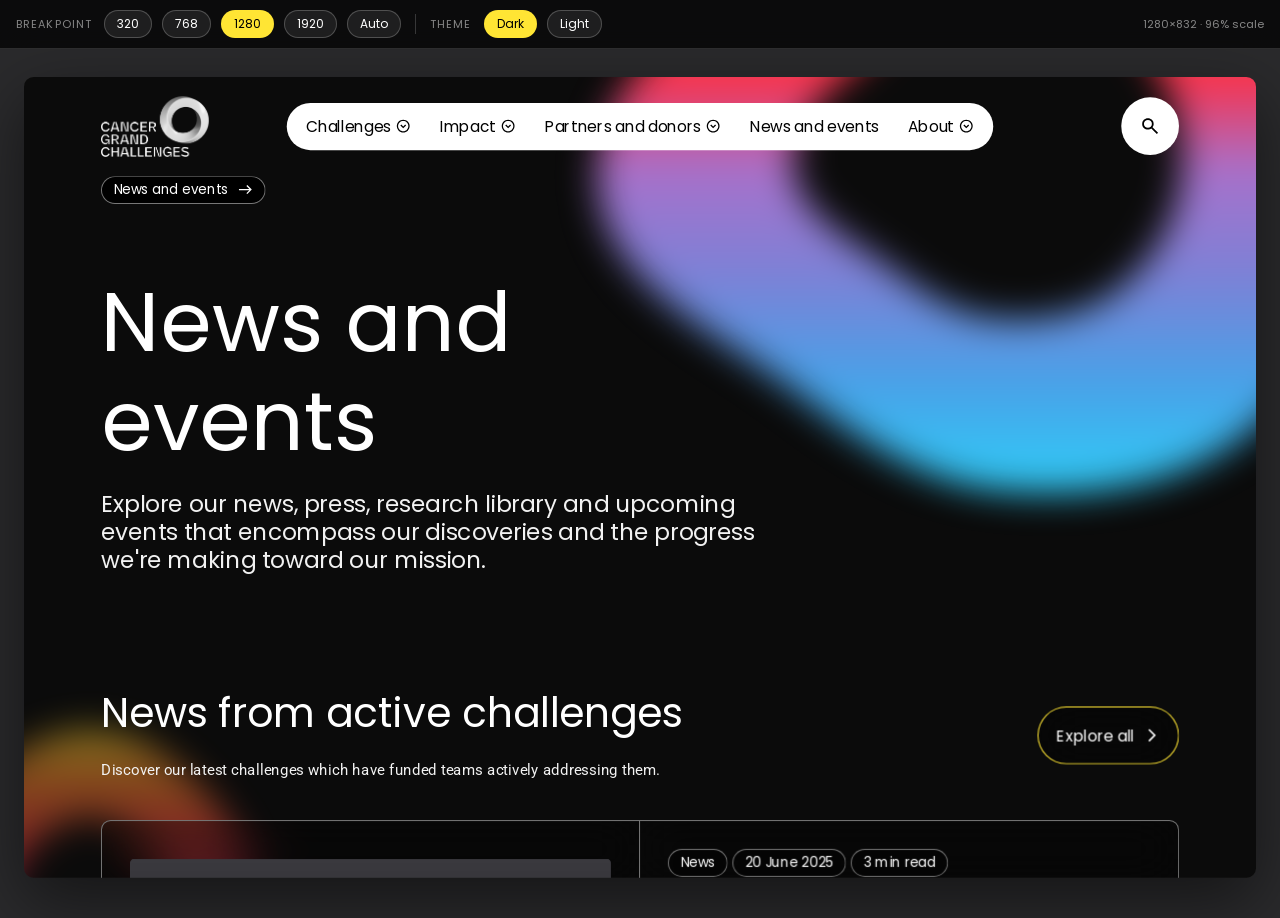
==== preview.html @ 7f119b1c "Add the prototype device-frame harness back The breakpoint and theme toolbar from the design canvas," ====
<!DOCTYPE html>
<html lang="en-GB" data-theme="dark">
<head>
<meta charset="utf-8">
<meta name="viewport" content="width=device-width, initial-scale=1">
<title>Preview — CGC news hub</title>

<link rel="preconnect" href="https://fonts.googleapis.com">
<link rel="preconnect" href="https://fonts.gstatic.com" crossorigin>
<link href="https://fonts.googleapis.com/css2?family=Poppins:wght@400;500&display=swap" rel="stylesheet">

<style>
  :root {
    --desk: #2A2A2C;
    --bar: rgba(0, 0, 0, 0.72);
    --hairline: rgba(255, 255, 255, 0.14);
    --chip: rgba(255, 255, 255, 0.08);
    --chip-edge: rgba(255, 255, 255, 0.22);
    --ink: #FFFFFF;
    --ink-dim: rgba(255, 255, 255, 0.5);
    --accent: #FFE534;
  }
  :root[data-theme='light'] { --desk: #8E8E91; }

  * { box-sizing: border-box; }

  body {
    margin: 0;
    min-height: 100vh;
    background: var(--desk);
    font-family: 'Poppins', system-ui, sans-serif;
    -webkit-font-smoothing: antialiased;
  }

  /* --- toolbar --- */
  .bar {
    position: sticky;
    top: 0;
    z-index: 20;
    display: flex;
    flex-direction: row;
    flex-wrap: wrap;
    align-items: center;
    gap: 10px;
    padding: 10px 16px;
    background: var(--bar);
    backdrop-filter: blur(18px);
    border-bottom: 1px solid var(--hairline);
  }

  .bar__label {
    font-size: 11px;
    line-height: 1.2;
    letter-spacing: 0.1em;
    text-transform: uppercase;
    color: var(--ink-dim);
    margin-right: 2px;
  }

  .bar__divider {
    width: 1px;
    height: 20px;
    background: rgba(255, 255, 255, 0.18);
    margin: 0 4px;
  }

  .bar__readout {
    margin-left: auto;
    font-size: 11px;
    line-height: 1.2;
    color: var(--ink-dim);
  }

  .chip {
    padding: 7px 13px;
    border: none;
    border-radius: 100px;
    background: var(--chip);
    box-shadow: inset 0 0 0 1px var(--chip-edge);
    color: var(--ink);
    font-family: inherit;
    font-size: 12px;
    line-height: 1.2;
    cursor: pointer;
  }
  .chip[aria-pressed='true'] {
    background: var(--accent);
    box-shadow: none;
    color: #000;
  }
  .chip:focus-visible { outline: 2px solid var(--accent); outline-offset: 2px; }

  /* --- device window ---
     The frame is a real iframe, so the page's own media queries do the work:
     what you see at 768 is what a 768px browser gets, not a simulation. */
  .stage { padding: 28px 24px 40px; }

  .sizer { margin: 0 auto; }

  .viewport {
    transform-origin: top left;
    overflow: hidden;
    background: #0B0B0B;
    border-radius: 10px;
    box-shadow: 0 24px 70px rgba(0, 0, 0, 0.5),
                inset 0 0 0 1px rgba(255, 255, 255, 0.12);
  }
  .viewport--auto { width: 100%; }

  .viewport iframe {
    display: block;
    width: 100%;
    height: 100%;
    border: 0;
  }
</style>
</head>
<body>

<div class="bar">
  <span class="bar__label">Breakpoint</span>
  <button class="chip" type="button" data-bp="320" aria-pressed="false">320</button>
  <button class="chip" type="button" data-bp="768" aria-pressed="false">768</button>
  <button class="chip" type="button" data-bp="1280" aria-pressed="true">1280</button>
  <button class="chip" type="button" data-bp="1920" aria-pressed="false">1920</button>
  <button class="chip" type="button" data-bp="auto" aria-pressed="false">Auto</button>

  <span class="bar__divider"></span>

  <span class="bar__label">Theme</span>
  <button class="chip" type="button" data-theme-tab="dark" aria-pressed="true">Dark</button>
  <button class="chip" type="button" data-theme-tab="light" aria-pressed="false">Light</button>

  <span class="bar__readout" data-readout></span>
</div>

<div class="stage">
  <div class="sizer" data-sizer>
    <div class="viewport" data-viewport>
      <iframe src="index.html" title="CGC news hub" data-frame></iframe>
    </div>
  </div>
</div>

<script>
(function () {
  'use strict';

  /* Device heights from the design canvas. */
  var HEIGHTS = { 320: 568, 768: 1024, 1280: 832, 1920: 1080 };
  var STAGE_PADDING = 48;

  var stage = document.querySelector('.stage');
  var sizer = document.querySelector('[data-sizer]');
  var viewport = document.querySelector('[data-viewport]');
  var frame = document.querySelector('[data-frame]');
  var readout = document.querySelector('[data-readout]');

  var state = {
    bp: read('cgc-preview-bp', '1280'),
    theme: read('cgc-preview-theme', 'dark')
  };

  function read(key, fallback) {
    try { return localStorage.getItem(key) || fallback; } catch (e) { return fallback; }
  }
  function write(key, value) {
    try { localStorage.setItem(key, value); } catch (e) {}
  }

  function applyTheme() {
    document.documentElement.setAttribute('data-theme', state.theme);

    var doc = frame.contentDocument;
    if (doc && doc.documentElement) {
      doc.documentElement.setAttribute('data-theme', state.theme);
    }

    document.querySelectorAll('[data-theme-tab]').forEach(function (button) {
      button.setAttribute(
        'aria-pressed',
        button.getAttribute('data-theme-tab') === state.theme ? 'true' : 'false'
      );
    });
  }

  function applyBreakpoint() {
    document.querySelectorAll('[data-bp]').forEach(function (button) {
      button.setAttribute(
        'aria-pressed',
        button.getAttribute('data-bp') === state.bp ? 'true' : 'false'
      );
    });

    var available = stage.clientWidth - STAGE_PADDING;
    if (!(available > 0)) return;

    if (state.bp === 'auto') {
      viewport.classList.add('viewport--auto');
      /* Clear the scale left behind by a fixed breakpoint — an inline
         transform outranks the class, so auto would render at half size. */
      viewport.style.transform = '';
      viewport.style.width = '100%';
      viewport.style.height = Math.max(400, window.innerHeight - 140) + 'px';
      sizer.style.width = '100%';
      sizer.style.height = '';
      readout.textContent = Math.round(viewport.clientWidth) + 'px — live viewport';
      return;
    }

    viewport.classList.remove('viewport--auto');

    var width = Number(state.bp);
    var height = HEIGHTS[width] || 900;
    /* Never write scale(0): clamp against a bad measurement. */
    var scale = Math.min(1, Math.max(0.05, available / width));

    viewport.style.width = width + 'px';
    viewport.style.height = height + 'px';
    viewport.style.transform = scale < 1 ? 'scale(' + scale + ')' : '';

    /* transform doesn't affect layout, so the sizer supplies the scaled box. */
    sizer.style.width = Math.round(width * scale) + 'px';
    sizer.style.height = Math.ceil(height * scale) + 'px';

    readout.textContent = width + '×' + height +
      (scale < 1 ? ' · ' + Math.round(scale * 100) + '% scale' : '');
  }

  document.querySelector('.bar').addEventListener('click', function (event) {
    var button = event.target.closest('[data-bp],[data-theme-tab]');
    if (!button) return;

    if (button.hasAttribute('data-bp')) {
      state.bp = button.getAttribute('data-bp');
      write('cgc-preview-bp', state.bp);
      applyBreakpoint();
    } else {
      state.theme = button.getAttribute('data-theme-tab');
      write('cgc-preview-theme', state.theme);
      applyTheme();
    }
  });

  /* The theme has to be re-stamped every time the frame navigates. */
  frame.addEventListener('load', applyTheme);
  window.addEventListener('resize', applyBreakpoint);

  applyTheme();
  applyBreakpoint();
})();
</script>

</body>
</html>
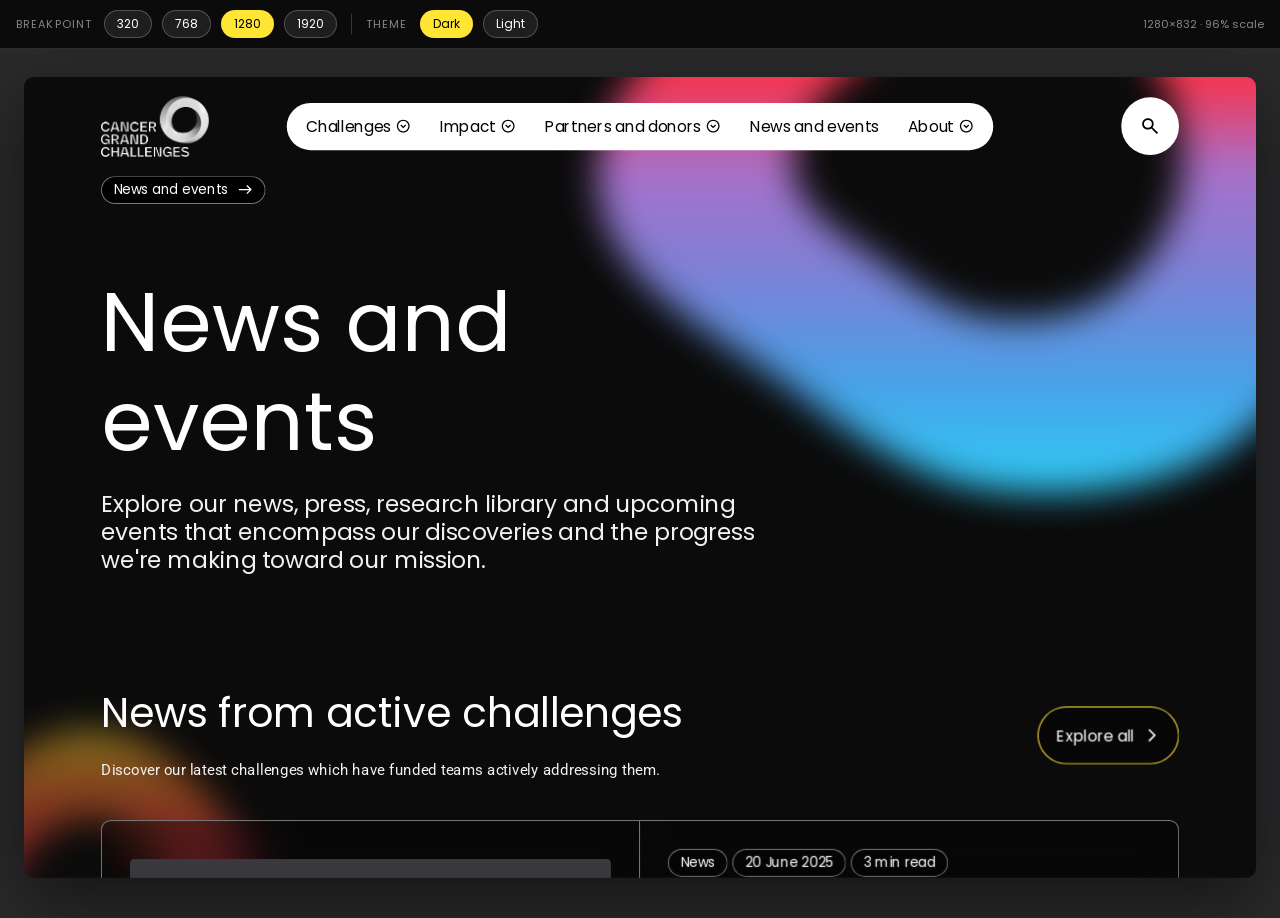
==== commit 8304d33c: "Drop the Auto breakpoint from the preview toolbar Four fixed breakpoints only. Anyone whose stored p" ====
--- a/preview.html
+++ b/preview.html
@@ -105,8 +105,6 @@
     box-shadow: 0 24px 70px rgba(0, 0, 0, 0.5),
                 inset 0 0 0 1px rgba(255, 255, 255, 0.12);
   }
-  .viewport--auto { width: 100%; }
-
   .viewport iframe {
     display: block;
     width: 100%;
@@ -123,7 +121,6 @@
   <button class="chip" type="button" data-bp="768" aria-pressed="false">768</button>
   <button class="chip" type="button" data-bp="1280" aria-pressed="true">1280</button>
   <button class="chip" type="button" data-bp="1920" aria-pressed="false">1920</button>
-  <button class="chip" type="button" data-bp="auto" aria-pressed="false">Auto</button>
 
   <span class="bar__divider"></span>
 
@@ -157,8 +154,10 @@
   var readout = document.querySelector('[data-readout]');
 
   var state = {
-    bp: read('cgc-preview-bp', '1280'),
-    theme: read('cgc-preview-theme', 'dark')
+    /* A stored value from an older build may name a breakpoint that no longer
+       exists, so fall back rather than trusting it. */
+    bp: HEIGHTS[read('cgc-preview-bp', '1280')] ? read('cgc-preview-bp', '1280') : '1280',
+    theme: read('cgc-preview-theme', 'dark') === 'light' ? 'light' : 'dark'
   };
 
   function read(key, fallback) {
@@ -194,21 +193,6 @@
 
     var available = stage.clientWidth - STAGE_PADDING;
     if (!(available > 0)) return;
-
-    if (state.bp === 'auto') {
-      viewport.classList.add('viewport--auto');
-      /* Clear the scale left behind by a fixed breakpoint — an inline
-         transform outranks the class, so auto would render at half size. */
-      viewport.style.transform = '';
-      viewport.style.width = '100%';
-      viewport.style.height = Math.max(400, window.innerHeight - 140) + 'px';
-      sizer.style.width = '100%';
-      sizer.style.height = '';
-      readout.textContent = Math.round(viewport.clientWidth) + 'px — live viewport';
-      return;
-    }
-
-    viewport.classList.remove('viewport--auto');
 
     var width = Number(state.bp);
     var height = HEIGHTS[width] || 900;
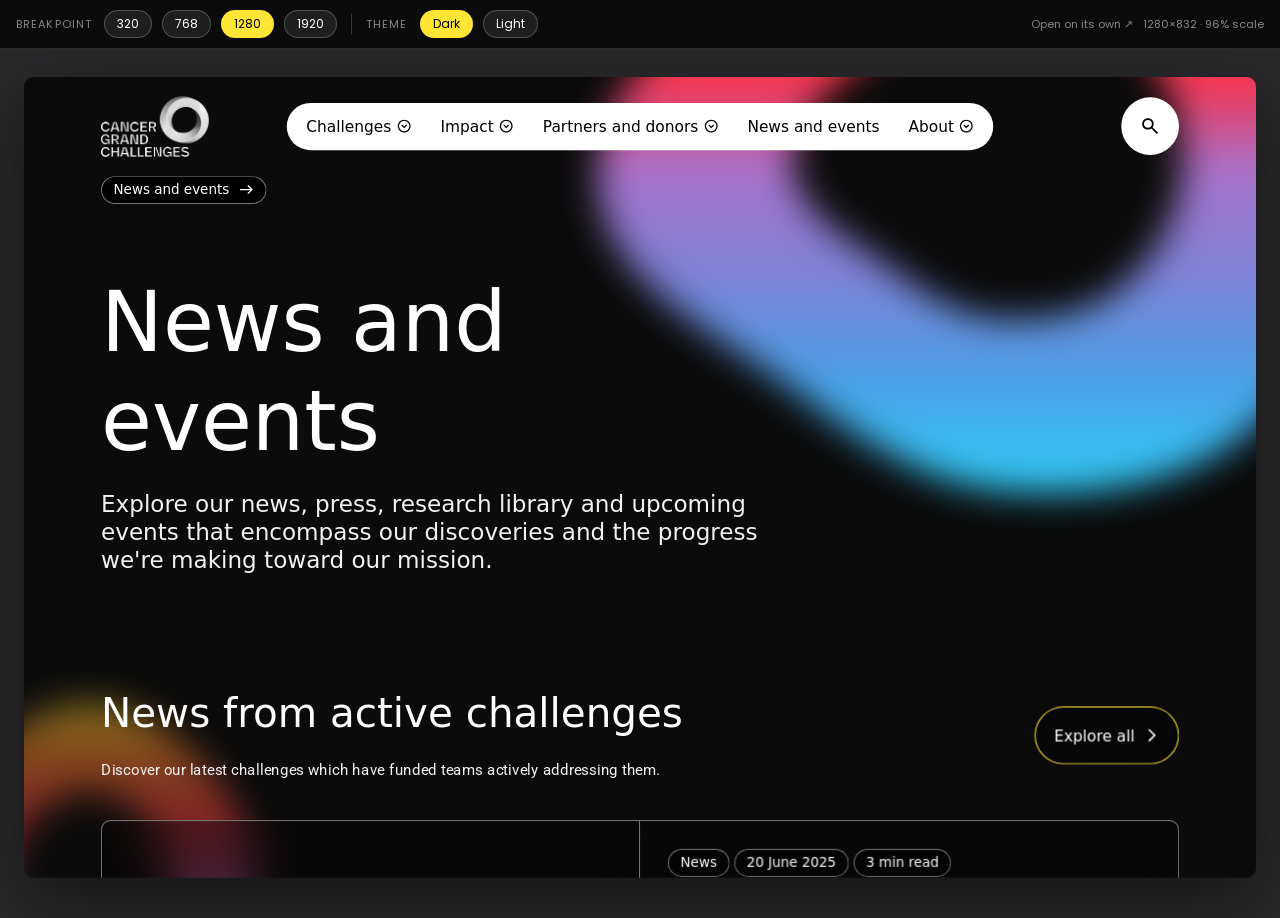
==== commit e6f90679: "Put the prototype harness at the site root Opening the site now lands on the breakpoint and theme to" ====
--- a/preview.html
+++ b/preview.html
@@ -1,239 +1,13 @@
 <!DOCTYPE html>
-<html lang="en-GB" data-theme="dark">
+<html lang="en-GB">
 <head>
 <meta charset="utf-8">
-<meta name="viewport" content="width=device-width, initial-scale=1">
 <title>Preview — CGC news hub</title>
-
-<link rel="preconnect" href="https://fonts.googleapis.com">
-<link rel="preconnect" href="https://fonts.gstatic.com" crossorigin>
-<link href="https://fonts.googleapis.com/css2?family=Poppins:wght@400;500&display=swap" rel="stylesheet">
-
-<style>
-  :root {
-    --desk: #2A2A2C;
-    --bar: rgba(0, 0, 0, 0.72);
-    --hairline: rgba(255, 255, 255, 0.14);
-    --chip: rgba(255, 255, 255, 0.08);
-    --chip-edge: rgba(255, 255, 255, 0.22);
-    --ink: #FFFFFF;
-    --ink-dim: rgba(255, 255, 255, 0.5);
-    --accent: #FFE534;
-  }
-  :root[data-theme='light'] { --desk: #8E8E91; }
-
-  * { box-sizing: border-box; }
-
-  body {
-    margin: 0;
-    min-height: 100vh;
-    background: var(--desk);
-    font-family: 'Poppins', system-ui, sans-serif;
-    -webkit-font-smoothing: antialiased;
-  }
-
-  /* --- toolbar --- */
-  .bar {
-    position: sticky;
-    top: 0;
-    z-index: 20;
-    display: flex;
-    flex-direction: row;
-    flex-wrap: wrap;
-    align-items: center;
-    gap: 10px;
-    padding: 10px 16px;
-    background: var(--bar);
-    backdrop-filter: blur(18px);
-    border-bottom: 1px solid var(--hairline);
-  }
-
-  .bar__label {
-    font-size: 11px;
-    line-height: 1.2;
-    letter-spacing: 0.1em;
-    text-transform: uppercase;
-    color: var(--ink-dim);
-    margin-right: 2px;
-  }
-
-  .bar__divider {
-    width: 1px;
-    height: 20px;
-    background: rgba(255, 255, 255, 0.18);
-    margin: 0 4px;
-  }
-
-  .bar__readout {
-    margin-left: auto;
-    font-size: 11px;
-    line-height: 1.2;
-    color: var(--ink-dim);
-  }
-
-  .chip {
-    padding: 7px 13px;
-    border: none;
-    border-radius: 100px;
-    background: var(--chip);
-    box-shadow: inset 0 0 0 1px var(--chip-edge);
-    color: var(--ink);
-    font-family: inherit;
-    font-size: 12px;
-    line-height: 1.2;
-    cursor: pointer;
-  }
-  .chip[aria-pressed='true'] {
-    background: var(--accent);
-    box-shadow: none;
-    color: #000;
-  }
-  .chip:focus-visible { outline: 2px solid var(--accent); outline-offset: 2px; }
-
-  /* --- device window ---
-     The frame is a real iframe, so the page's own media queries do the work:
-     what you see at 768 is what a 768px browser gets, not a simulation. */
-  .stage { padding: 28px 24px 40px; }
-
-  .sizer { margin: 0 auto; }
-
-  .viewport {
-    transform-origin: top left;
-    overflow: hidden;
-    background: #0B0B0B;
-    border-radius: 10px;
-    box-shadow: 0 24px 70px rgba(0, 0, 0, 0.5),
-                inset 0 0 0 1px rgba(255, 255, 255, 0.12);
-  }
-  .viewport iframe {
-    display: block;
-    width: 100%;
-    height: 100%;
-    border: 0;
-  }
-</style>
+<!-- The harness moved to the site root. This keeps old links working. -->
+<meta http-equiv="refresh" content="0; url=./">
+<link rel="canonical" href="./">
 </head>
 <body>
-
-<div class="bar">
-  <span class="bar__label">Breakpoint</span>
-  <button class="chip" type="button" data-bp="320" aria-pressed="false">320</button>
-  <button class="chip" type="button" data-bp="768" aria-pressed="false">768</button>
-  <button class="chip" type="button" data-bp="1280" aria-pressed="true">1280</button>
-  <button class="chip" type="button" data-bp="1920" aria-pressed="false">1920</button>
-
-  <span class="bar__divider"></span>
-
-  <span class="bar__label">Theme</span>
-  <button class="chip" type="button" data-theme-tab="dark" aria-pressed="true">Dark</button>
-  <button class="chip" type="button" data-theme-tab="light" aria-pressed="false">Light</button>
-
-  <span class="bar__readout" data-readout></span>
-</div>
-
-<div class="stage">
-  <div class="sizer" data-sizer>
-    <div class="viewport" data-viewport>
-      <iframe src="index.html" title="CGC news hub" data-frame></iframe>
-    </div>
-  </div>
-</div>
-
-<script>
-(function () {
-  'use strict';
-
-  /* Device heights from the design canvas. */
-  var HEIGHTS = { 320: 568, 768: 1024, 1280: 832, 1920: 1080 };
-  var STAGE_PADDING = 48;
-
-  var stage = document.querySelector('.stage');
-  var sizer = document.querySelector('[data-sizer]');
-  var viewport = document.querySelector('[data-viewport]');
-  var frame = document.querySelector('[data-frame]');
-  var readout = document.querySelector('[data-readout]');
-
-  var state = {
-    /* A stored value from an older build may name a breakpoint that no longer
-       exists, so fall back rather than trusting it. */
-    bp: HEIGHTS[read('cgc-preview-bp', '1280')] ? read('cgc-preview-bp', '1280') : '1280',
-    theme: read('cgc-preview-theme', 'dark') === 'light' ? 'light' : 'dark'
-  };
-
-  function read(key, fallback) {
-    try { return localStorage.getItem(key) || fallback; } catch (e) { return fallback; }
-  }
-  function write(key, value) {
-    try { localStorage.setItem(key, value); } catch (e) {}
-  }
-
-  function applyTheme() {
-    document.documentElement.setAttribute('data-theme', state.theme);
-
-    var doc = frame.contentDocument;
-    if (doc && doc.documentElement) {
-      doc.documentElement.setAttribute('data-theme', state.theme);
-    }
-
-    document.querySelectorAll('[data-theme-tab]').forEach(function (button) {
-      button.setAttribute(
-        'aria-pressed',
-        button.getAttribute('data-theme-tab') === state.theme ? 'true' : 'false'
-      );
-    });
-  }
-
-  function applyBreakpoint() {
-    document.querySelectorAll('[data-bp]').forEach(function (button) {
-      button.setAttribute(
-        'aria-pressed',
-        button.getAttribute('data-bp') === state.bp ? 'true' : 'false'
-      );
-    });
-
-    var available = stage.clientWidth - STAGE_PADDING;
-    if (!(available > 0)) return;
-
-    var width = Number(state.bp);
-    var height = HEIGHTS[width] || 900;
-    /* Never write scale(0): clamp against a bad measurement. */
-    var scale = Math.min(1, Math.max(0.05, available / width));
-
-    viewport.style.width = width + 'px';
-    viewport.style.height = height + 'px';
-    viewport.style.transform = scale < 1 ? 'scale(' + scale + ')' : '';
-
-    /* transform doesn't affect layout, so the sizer supplies the scaled box. */
-    sizer.style.width = Math.round(width * scale) + 'px';
-    sizer.style.height = Math.ceil(height * scale) + 'px';
-
-    readout.textContent = width + '×' + height +
-      (scale < 1 ? ' · ' + Math.round(scale * 100) + '% scale' : '');
-  }
-
-  document.querySelector('.bar').addEventListener('click', function (event) {
-    var button = event.target.closest('[data-bp],[data-theme-tab]');
-    if (!button) return;
-
-    if (button.hasAttribute('data-bp')) {
-      state.bp = button.getAttribute('data-bp');
-      write('cgc-preview-bp', state.bp);
-      applyBreakpoint();
-    } else {
-      state.theme = button.getAttribute('data-theme-tab');
-      write('cgc-preview-theme', state.theme);
-      applyTheme();
-    }
-  });
-
-  /* The theme has to be re-stamped every time the frame navigates. */
-  frame.addEventListener('load', applyTheme);
-  window.addEventListener('resize', applyBreakpoint);
-
-  applyTheme();
-  applyBreakpoint();
-})();
-</script>
-
+<p>The preview harness is now at <a href="./">the site root</a>.</p>
 </body>
 </html>
